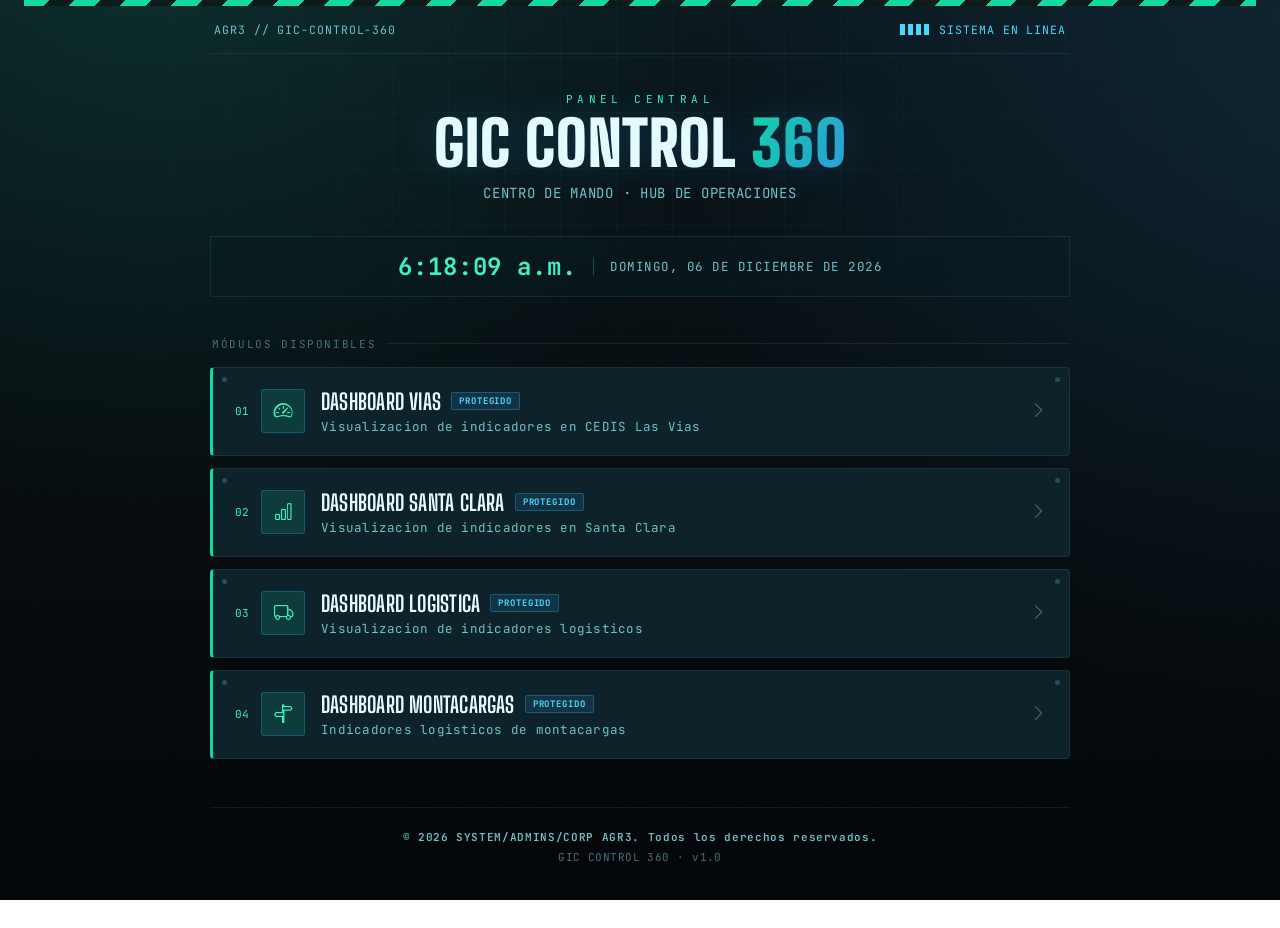
==== index.html @ 3782bdf4 "Construir hub protegido GIC Control 360" ====
<!DOCTYPE html>
<html lang="es">
<head>
<meta charset="UTF-8">
<meta name="viewport" content="width=device-width,initial-scale=1">
<title>CORTEX 360</title>
<link rel="preconnect" href="https://fonts.googleapis.com">
<link rel="preconnect" href="https://fonts.gstatic.com" crossorigin>
<link href="https://fonts.googleapis.com/css2?family=Big+Shoulders+Display:wght@700;800;900&family=Inter:wght@400;500;600;700&family=JetBrains+Mono:wght@400;500;600;700&display=swap" rel="stylesheet">
<link rel="stylesheet" href="https://cdn.jsdelivr.net/npm/bootstrap-icons@1.11.3/font/bootstrap-icons.min.css">
<style>
  :root{
    --bg-0:#0A161C;
    --bg-1:#060B0E;
    --panel:#0E222A;
    --panel-hover:#123340;
    --line:rgba(120,220,220,0.10);
    --line-strong:rgba(90,200,210,0.28);
    --text-hi:#E3FBFF;
    --text-mid:#6FC2C9;
    --text-low:#456F79;
    --power:#12D9A0;
    --power-2:#3FF0C4;
    --power-dim:rgba(18,217,160,0.14);
    --steel:#2E9BE0;
    --ok:#4AD8FF;
    --radius:4px;
  }

  *{margin:0;padding:0;box-sizing:border-box}
  html{width:100%;overflow-x:hidden}
  html,body{height:100%}
  body{
    width:100%;
    font-family:'Inter',sans-serif;
    color:var(--text-hi);
    background:
      radial-gradient(circle at 12% -8%, rgba(18,217,160,0.12), transparent 40%),
      radial-gradient(circle at 105% 10%, rgba(46,155,224,0.12), transparent 42%),
      linear-gradient(180deg, var(--bg-0), var(--bg-1) 60%, #030608 100%);
    background-attachment:fixed;
    min-height:100vh;
    padding:0 24px 64px;
    position:relative;
    overflow-x:hidden;
  }

  /* concrete grain texture */
  body::before{
    content:"";
    position:fixed;inset:0;
    background-image:url("data:image/svg+xml,%3Csvg xmlns='http://www.w3.org/2000/svg' width='140' height='140'%3E%3Cfilter id='n'%3E%3CfeTurbulence type='fractalNoise' baseFrequency='0.9' numOctaves='2' stitchTiles='stitch'/%3E%3C/filter%3E%3Crect width='100%25' height='100%25' filter='url(%23n)' opacity='0.05'/%3E%3C/svg%3E");
    pointer-events:none;
    mix-blend-mode:overlay;
  }
  /* faint terminal scanlines */
  body::after{
    content:"";
    position:fixed;inset:0;
    background-image:
      linear-gradient(var(--line) 1px, transparent 1px),
      linear-gradient(90deg, var(--line) 1px, transparent 1px);
    background-size:56px 56px;
    mask-image:radial-gradient(ellipse 70% 55% at 50% 15%, #000 10%, transparent 78%);
    opacity:.4;
    pointer-events:none;
  }

  .container{width:100%;max-width:860px;margin:0 auto;position:relative;z-index:1}

  /* ===== Hazard rail ===== */
  .hazard-rail{
    height:6px;width:100%;
    margin-bottom:0;
    background:repeating-linear-gradient(135deg, var(--power) 0 18px, #0B1A17 18px 36px);
  }

  /* ===== Top bar ===== */
  .topbar{
    display:flex;align-items:center;justify-content:space-between;
    font-family:'JetBrains Mono',monospace;
    font-size:11.5px;letter-spacing:.08em;
    color:var(--text-low);
    padding:16px 4px;margin-bottom:30px;
    border-bottom:1px solid var(--line);
  }
  .topbar .tag{color:var(--text-mid)}
  .topbar .status{display:flex;align-items:center;gap:10px;color:var(--ok)}
  .powerbar{display:flex;gap:3px}
  .powerbar span{width:5px;height:11px;background:var(--ok);opacity:.35}
  .powerbar span:nth-child(1),.powerbar span:nth-child(2),.powerbar span:nth-child(3),.powerbar span:nth-child(4){opacity:1}
  .powerbar span:nth-child(4){animation:flicker 2.2s ease-in-out infinite}
  @keyframes flicker{0%,100%{opacity:1}50%{opacity:.3}}

  /* ===== Header ===== */
  .header{text-align:center;margin-bottom:6px;padding-top:8px}
  .eyebrow{
    font-family:'JetBrains Mono',monospace;
    font-size:11px;letter-spacing:.4em;
    color:var(--power-2);text-transform:uppercase;
    margin-bottom:10px;
  }
  .header h1{
    font-family:'Big Shoulders Display',sans-serif;
    font-weight:900;
    font-size:62px;letter-spacing:.01em;
    line-height:.9;
    text-transform:uppercase;
    color:var(--text-hi);
    text-shadow:0 0 40px rgba(46,155,224,0.28);
  }
  .header h1 span{
    background:linear-gradient(120deg, var(--power) 0%, var(--steel) 100%);
    -webkit-background-clip:text;
    background-clip:text;
    color:transparent;
  }
  .header p{
    color:var(--text-mid);margin-top:12px;font-size:14px;
    font-family:'JetBrains Mono',monospace;letter-spacing:.05em;
    text-transform:uppercase;
  }

  /* ===== Clock ===== */
  .clock{
    display:flex;align-items:center;justify-content:center;gap:16px;
    margin:34px 0 40px;
    font-family:'JetBrains Mono',monospace;
    padding:14px 20px;
    border:1px solid var(--line);
    background:rgba(10,30,35,0.35);
  }
  .clock #hora{font-size:24px;font-weight:700;color:var(--power-2);letter-spacing:.04em}
  .clock #fecha{font-size:12.5px;color:var(--text-mid);text-transform:uppercase;letter-spacing:.04em}
  .clock .sep{width:1px;height:18px;background:var(--line-strong)}

  /* ===== Section label ===== */
  .section-label{
    display:flex;align-items:center;gap:12px;
    font-family:'JetBrains Mono',monospace;
    font-size:11px;letter-spacing:.15em;color:var(--text-low);
    text-transform:uppercase;margin:0 0 16px 2px;
  }
  .section-label::after{content:"";flex:1;height:1px;background:var(--line)}

  /* ===== Menu ===== */
  .menu{display:grid;gap:12px}

  .card{
    position:relative;
    display:flex;align-items:center;
    text-decoration:none;color:inherit;
    padding:20px 22px;
    border-radius:var(--radius);
    background:var(--panel);
    border:1px solid var(--line);
    border-left:3px solid var(--line-strong);
    transition:border-color .18s ease, background .18s ease, transform .18s ease, padding-left .18s ease;
  }
  .card:focus-visible{outline:2px solid var(--power-2);outline-offset:3px}

  /* rivets */
  .card::before,.card::after{
    content:"";position:absolute;width:5px;height:5px;border-radius:50%;
    background:var(--line-strong);
    top:9px;
  }
  .card::before{left:9px}
  .card::after{right:9px}

  .card.active{border-left-color:var(--power)}
  .card.active:hover{
    background:var(--panel-hover);
    border-color:rgba(46,155,224,0.42);
    border-left-color:var(--steel);
    transform:translateX(3px);
    padding-left:26px;
  }

  .card.disabled{cursor:default;opacity:.5}
  .card.disabled .arrow{opacity:.3}

  .idx{
    font-family:'JetBrains Mono',monospace;
    font-size:11px;color:var(--text-low);
    width:26px;flex-shrink:0;
  }
  .card.active .idx{color:var(--power-2)}

  .icon{
    font-size:19px;width:44px;height:44px;flex-shrink:0;
    display:flex;align-items:center;justify-content:center;
    border-radius:3px;
    background:var(--power-dim);color:var(--power-2);
    border:1px solid rgba(46,155,224,0.32);
  }
  .card.disabled .icon{background:rgba(120,220,220,0.05);color:var(--text-low);border-color:var(--line)}

  .info{flex:1;margin-left:16px}
  .info h2{
    font-family:'Big Shoulders Display',sans-serif;
    font-size:22px;font-weight:700;letter-spacing:.01em;
    text-transform:uppercase;
    display:flex;align-items:center;gap:10px;
  }
  .info p{font-size:12.5px;color:var(--text-mid);margin-top:3px;font-family:'JetBrains Mono',monospace;letter-spacing:.02em}

  .badge{
    font-family:'JetBrains Mono',monospace;
    font-size:9px;letter-spacing:.1em;text-transform:uppercase;
    padding:2px 7px;border-radius:2px;
    color:var(--ok);background:rgba(46,155,224,0.14);border:1px solid rgba(46,155,224,0.36);
  }
  .badge.soon{color:var(--text-low);background:rgba(120,220,220,0.05);border-color:var(--line)}

  .arrow{font-size:17px;color:var(--text-low);transition:transform .18s ease, color .18s ease}
  .card.active:hover .arrow{transform:translateX(3px);color:var(--steel)}

  footer{
    text-align:center;margin-top:48px;
    font-family:'JetBrains Mono',monospace;
    font-size:11px;color:var(--text-low);letter-spacing:.04em;
    display:flex;flex-direction:column;gap:6px;
    padding-top:22px;border-top:1px solid var(--line);
  }
  footer b{color:var(--text-mid);font-weight:600;letter-spacing:.06em}

  @media(max-width:900px){
    .header h1{font-size:48px}
  }

  @media(max-width:600px){
    body{padding:0 16px 48px}
    .header h1{font-size:34px}
    .topbar{font-size:10px}
    .info h2{font-size:17px}
    .card{padding:16px}
    .idx{width:20px}
    .clock{flex-wrap:wrap;gap:10px;padding:12px 14px}
    .clock #hora{font-size:20px}
  }

  @media(max-width:380px){
    .header h1{font-size:26px}
    .icon{width:38px;height:38px;font-size:16px}
    .info p{font-size:11px}
  }

  @media (prefers-reduced-motion: reduce){
    .powerbar span{animation:none}
    .card{transition:none}
  }
</style>
</head>
<body>
<div class="hazard-rail"></div>
<div class="container">

  <div class="topbar">
    <span class="tag">AGR3 // GIC-CONTROL-360</span>
    <span class="status">
      <span class="powerbar"><span></span><span></span><span></span><span></span></span>
      SISTEMA EN LINEA
    </span>
  </div>

  <div class="header">
    <div class="eyebrow">Panel central</div>
    <h1>GIC CONTROL <span>360</span></h1>
    <p>Centro de mando · Hub de operaciones</p>
  </div>

  <div class="clock">
    <span id="hora">00:00:00</span>
    <span class="sep"></span>
    <span id="fecha">-</span>
  </div>

  <div class="section-label">Módulos disponibles</div>

  <nav class="menu">
    <a class="card active" href="/login.html?next=/go/vias">
      <span class="idx">01</span>
      <div class="icon"><i class="bi bi-speedometer2"></i></div>
      <div class="info">
        <h2>Dashboard Vias <span class="badge">Protegido</span></h2>
        <p>Visualizacion de indicadores en CEDIS Las Vias</p>
      </div>
      <div class="arrow"><i class="bi bi-chevron-right"></i></div>
    </a>

    <a class="card active" href="/login.html?next=/go/santa-clara">
      <span class="idx">02</span>
      <div class="icon"><i class="bi bi-bar-chart"></i></div>
      <div class="info">
        <h2>Dashboard Santa Clara <span class="badge">Protegido</span></h2>
        <p>Visualizacion de indicadores en Santa Clara</p>
      </div>
      <div class="arrow"><i class="bi bi-chevron-right"></i></div>
    </a>

    <a class="card active" href="/login.html?next=/go/logistica">
      <span class="idx">03</span>
      <div class="icon"><i class="bi bi-truck"></i></div>
      <div class="info">
        <h2>Dashboard Logistica <span class="badge">Protegido</span></h2>
        <p>Visualizacion de indicadores logisticos</p>
      </div>
      <div class="arrow"><i class="bi bi-chevron-right"></i></div>
    </a>

    <a class="card active" href="/login.html?next=/go/montacargas">
      <span class="idx">04</span>
      <div class="icon"><i class="bi bi-signpost-split"></i></div>
      <div class="info">
        <h2>Dashboard Montacargas <span class="badge">Protegido</span></h2>
        <p>Indicadores logisticos de montacargas</p>
      </div>
      <div class="arrow"><i class="bi bi-chevron-right"></i></div>
    </a>

  </nav>

  <footer>
    <b>© 2026 SYSTEM/ADMINS/CORP AGR3. Todos los derechos reservados.</b>
    <span>GIC CONTROL 360 · v1.0</span>
  </footer>
</div>

<script>
  function upd(){
    const n = new Date();
    document.getElementById('fecha').textContent = n.toLocaleDateString('es-MX',{weekday:'long',day:'2-digit',month:'long',year:'numeric'});
    document.getElementById('hora').textContent = n.toLocaleTimeString('es-MX');
  }
  setInterval(upd,1000);
  upd();
</script>
</body>
</html>
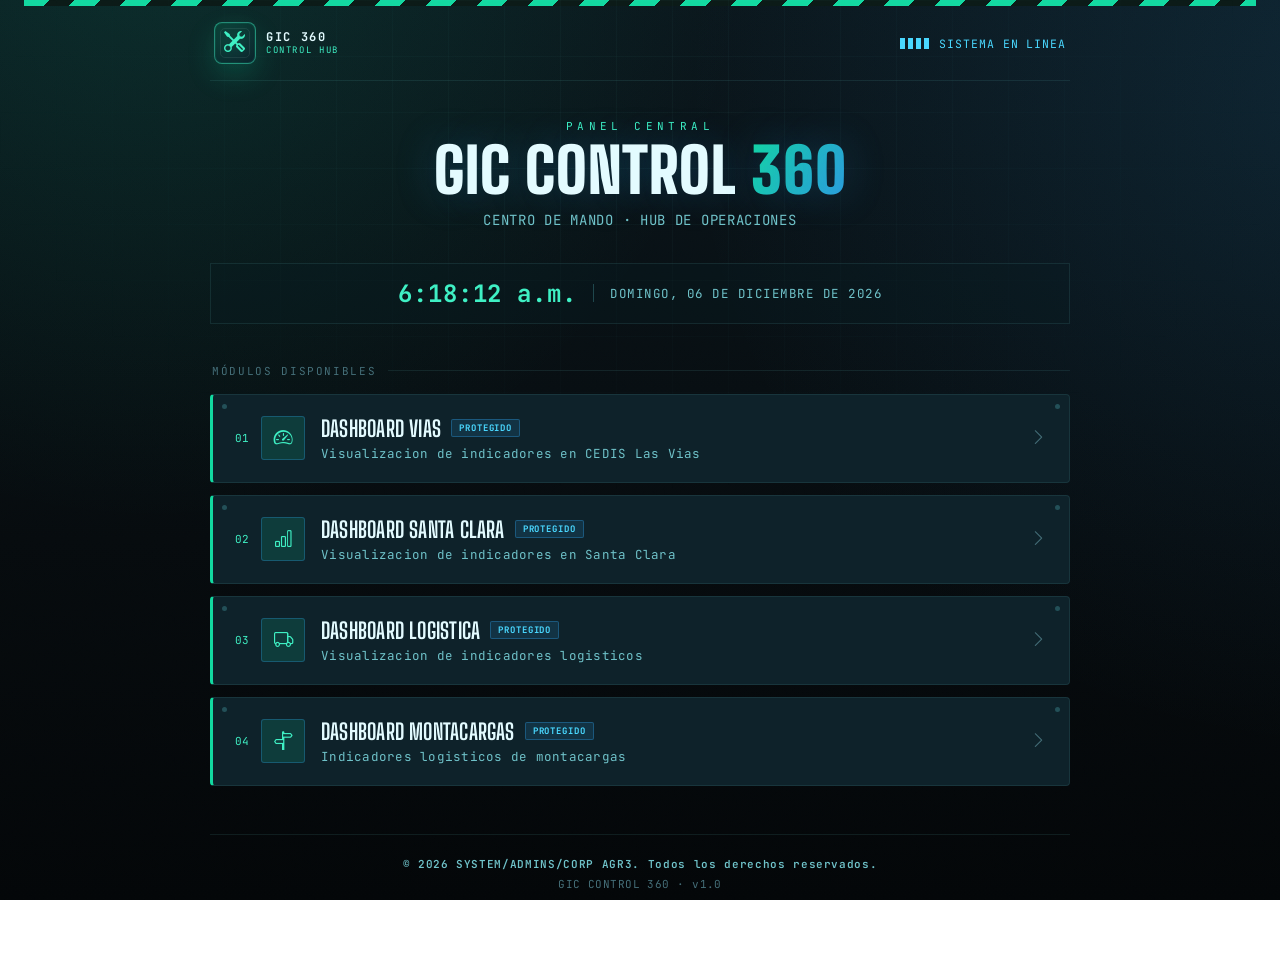
==== commit 918b4c04: "Modificacion directa GIC Control 360 04/07/2026 18:21:22.16" ====
--- a/index.html
+++ b/index.html
@@ -92,6 +92,46 @@
   .powerbar span:nth-child(4){animation:flicker 2.2s ease-in-out infinite}
   @keyframes flicker{0%,100%{opacity:1}50%{opacity:.3}}
 
+  .brand-logo{
+    display:inline-flex;align-items:center;gap:10px;
+    min-width:0;color:var(--text-hi);text-decoration:none;
+  }
+  .brand-logo-mark{
+    position:relative;
+    width:42px;height:42px;flex:0 0 42px;
+    display:grid;place-items:center;
+    border-radius:8px;
+    background:
+      linear-gradient(145deg, rgba(18,217,160,0.22), rgba(46,155,224,0.10)),
+      #071316;
+    border:1px solid rgba(63,240,196,0.48);
+    box-shadow:
+      0 0 0 1px rgba(18,217,160,0.10) inset,
+      0 12px 28px rgba(18,217,160,0.18);
+  }
+  .brand-logo-mark::after{
+    content:"";position:absolute;inset:5px;
+    border-radius:5px;
+    border:1px solid rgba(227,251,255,0.08);
+    pointer-events:none;
+  }
+  .brand-logo-mark i{
+    position:relative;z-index:1;
+    font-size:21px;color:var(--power-2);
+    filter:drop-shadow(0 0 12px rgba(63,240,196,0.45));
+  }
+  .brand-logo-text{
+    display:flex;flex-direction:column;gap:2px;
+    font-family:'JetBrains Mono',monospace;
+    line-height:1.05;text-transform:uppercase;
+  }
+  .brand-logo-text strong{
+    font-size:12px;letter-spacing:.14em;color:var(--text-hi);
+  }
+  .brand-logo-text span{
+    font-size:9px;letter-spacing:.18em;color:var(--power-2);
+  }
+
   /* ===== Header ===== */
   .header{text-align:center;margin-bottom:6px;padding-top:8px}
   .eyebrow{
@@ -232,7 +272,11 @@
   @media(max-width:600px){
     body{padding:0 16px 48px}
     .header h1{font-size:34px}
-    .topbar{font-size:10px}
+    .topbar{font-size:10px;gap:14px}
+    .brand-logo-mark{width:36px;height:36px;flex-basis:36px}
+    .brand-logo-mark i{font-size:18px}
+    .brand-logo-text strong{font-size:10px}
+    .brand-logo-text span{display:none}
     .info h2{font-size:17px}
     .card{padding:16px}
     .idx{width:20px}
@@ -242,6 +286,7 @@
 
   @media(max-width:380px){
     .header h1{font-size:26px}
+    .brand-logo-text{display:none}
     .icon{width:38px;height:38px;font-size:16px}
     .info p{font-size:11px}
   }
@@ -257,7 +302,13 @@
 <div class="container">
 
   <div class="topbar">
-    <span class="tag">AGR3 // GIC-CONTROL-360</span>
+    <a class="brand-logo" href="/" aria-label="GIC Control 360">
+      <span class="brand-logo-mark"><i class="bi bi-tools"></i></span>
+      <span class="brand-logo-text">
+        <strong>GIC 360</strong>
+        <span>Control hub</span>
+      </span>
+    </a>
     <span class="status">
       <span class="powerbar"><span></span><span></span><span></span><span></span></span>
       SISTEMA EN LINEA
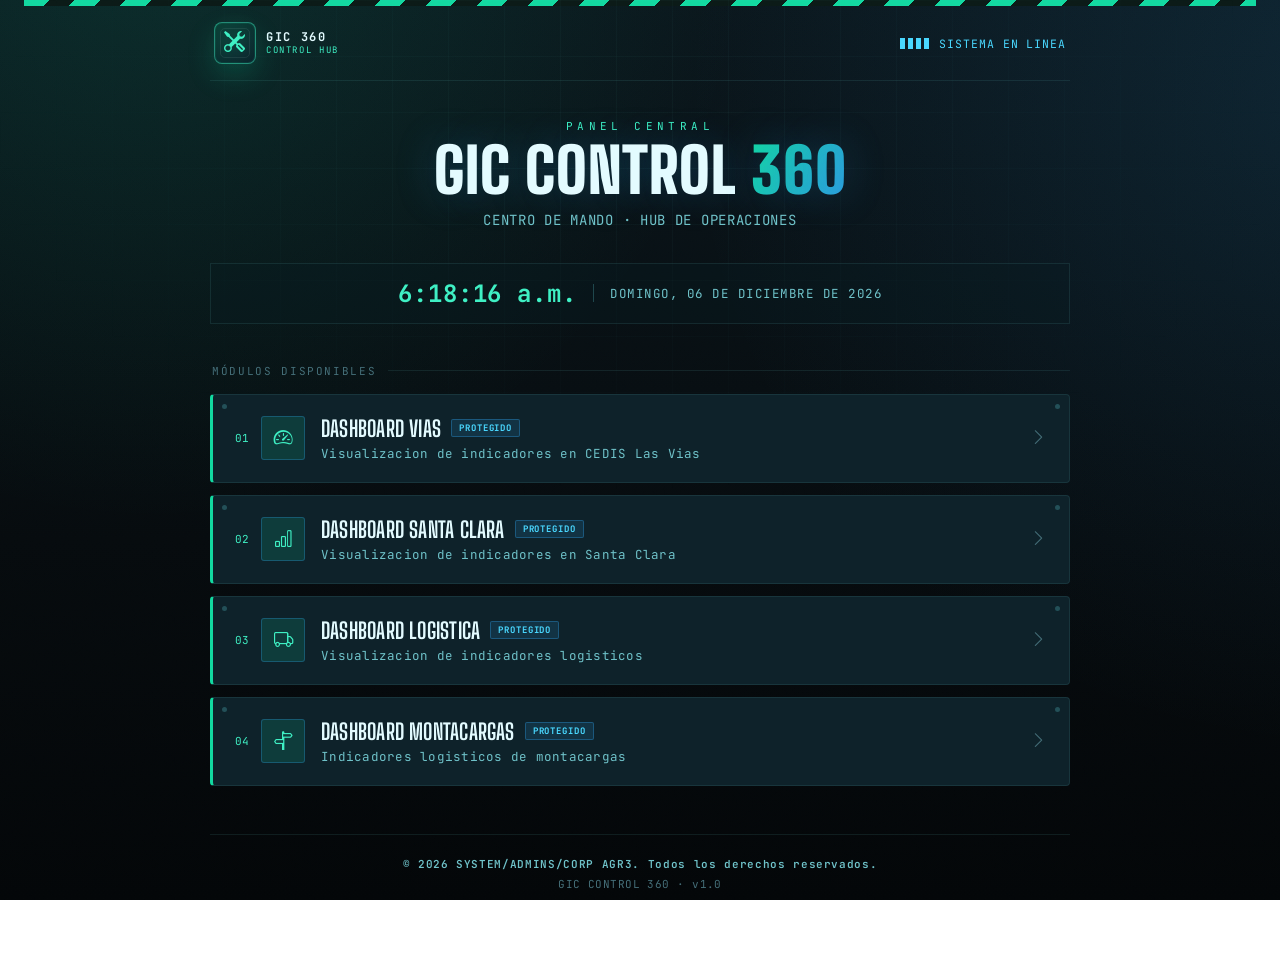
==== commit b19d257e: "Quitar enlace del logo" ====
--- a/index.html
+++ b/index.html
@@ -94,7 +94,8 @@
 
   .brand-logo{
     display:inline-flex;align-items:center;gap:10px;
-    min-width:0;color:var(--text-hi);text-decoration:none;
+    min-width:0;color:var(--text-hi);
+    cursor:default;user-select:none;
   }
   .brand-logo-mark{
     position:relative;
@@ -302,13 +303,13 @@
 <div class="container">
 
   <div class="topbar">
-    <a class="brand-logo" href="/" aria-label="GIC Control 360">
+    <div class="brand-logo" aria-label="GIC Control 360">
       <span class="brand-logo-mark"><i class="bi bi-tools"></i></span>
       <span class="brand-logo-text">
         <strong>GIC 360</strong>
         <span>Control hub</span>
       </span>
-    </a>
+    </div>
     <span class="status">
       <span class="powerbar"><span></span><span></span><span></span><span></span></span>
       SISTEMA EN LINEA
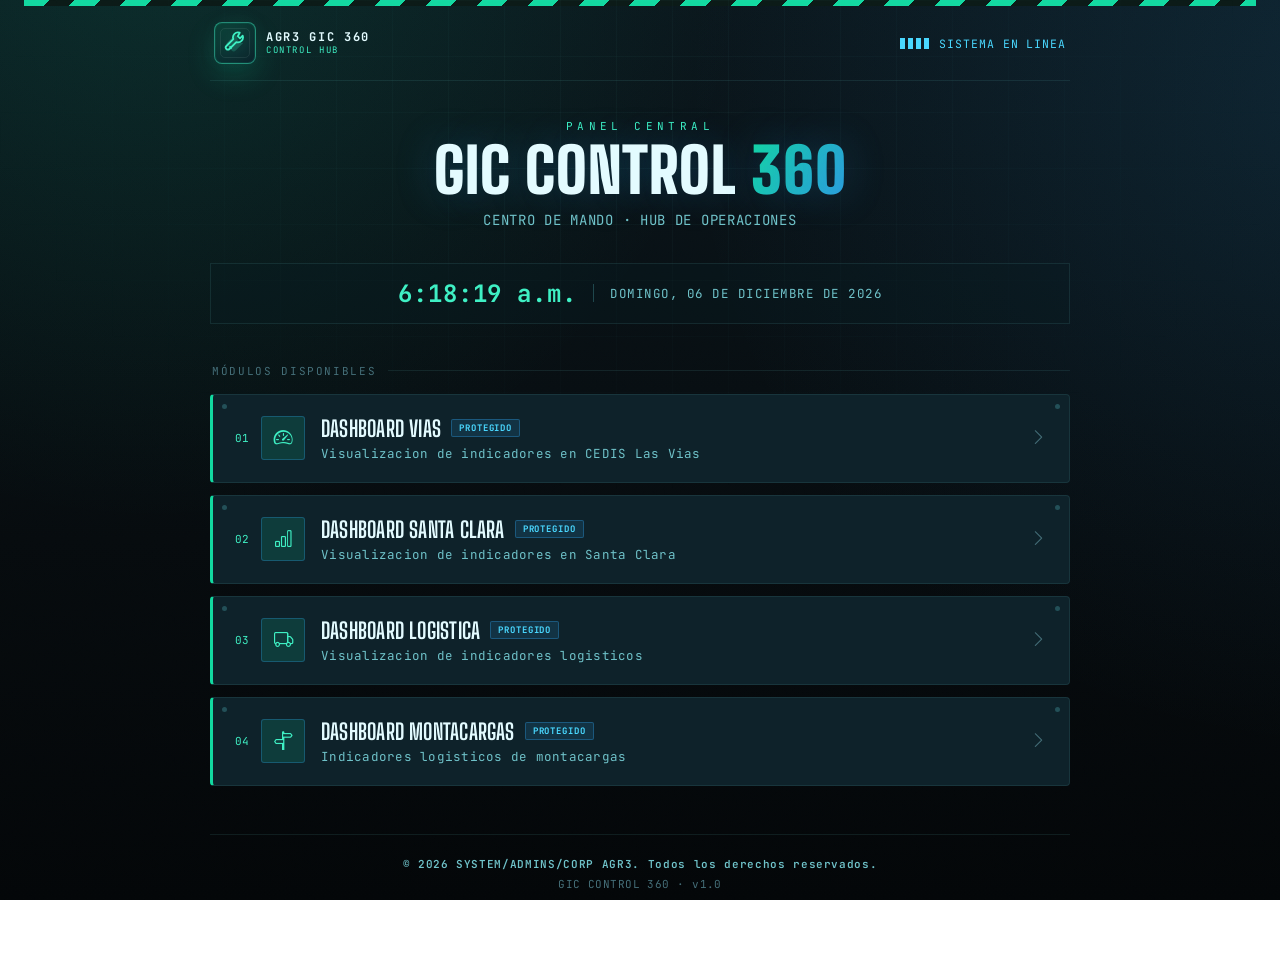
==== commit c477cfff: "Hacer logo visible sin CDN" ====
--- a/index.html
+++ b/index.html
@@ -121,6 +121,12 @@
     font-size:21px;color:var(--power-2);
     filter:drop-shadow(0 0 12px rgba(63,240,196,0.45));
   }
+  .brand-logo-mark svg{
+    position:relative;z-index:1;
+    width:24px;height:24px;
+    color:var(--power-2);
+    filter:drop-shadow(0 0 12px rgba(63,240,196,0.50));
+  }
   .brand-logo-text{
     display:flex;flex-direction:column;gap:2px;
     font-family:'JetBrains Mono',monospace;
@@ -304,9 +310,15 @@
 
   <div class="topbar">
     <div class="brand-logo" aria-label="GIC Control 360">
-      <span class="brand-logo-mark"><i class="bi bi-tools"></i></span>
+      <span class="brand-logo-mark" aria-hidden="true">
+        <svg viewBox="0 0 24 24" fill="none">
+          <path d="M14.7 5.3a4.9 4.9 0 0 0 5.8 6.5l-7.8 7.8a2.8 2.8 0 0 1-4 0l-4.3-4.3a2.8 2.8 0 0 1 0-4l7.8-7.8a4.9 4.9 0 0 0 2.5 1.8Z" fill="currentColor" opacity=".20"/>
+          <path d="m14.8 5.2 2.2 2.2 2.7-2.7a5 5 0 0 1-6.4 6.4l-6.9 6.9a2.1 2.1 0 0 1-3-3l6.9-6.9a5 5 0 0 1 6.4-6.4l-1.9 3.5Z" stroke="currentColor" stroke-width="1.8" stroke-linecap="round" stroke-linejoin="round"/>
+          <path d="m7.1 15.8 1.1 1.1" stroke="currentColor" stroke-width="1.8" stroke-linecap="round"/>
+        </svg>
+      </span>
       <span class="brand-logo-text">
-        <strong>GIC 360</strong>
+        <strong>AGR3 GIC 360</strong>
         <span>Control hub</span>
       </span>
     </div>
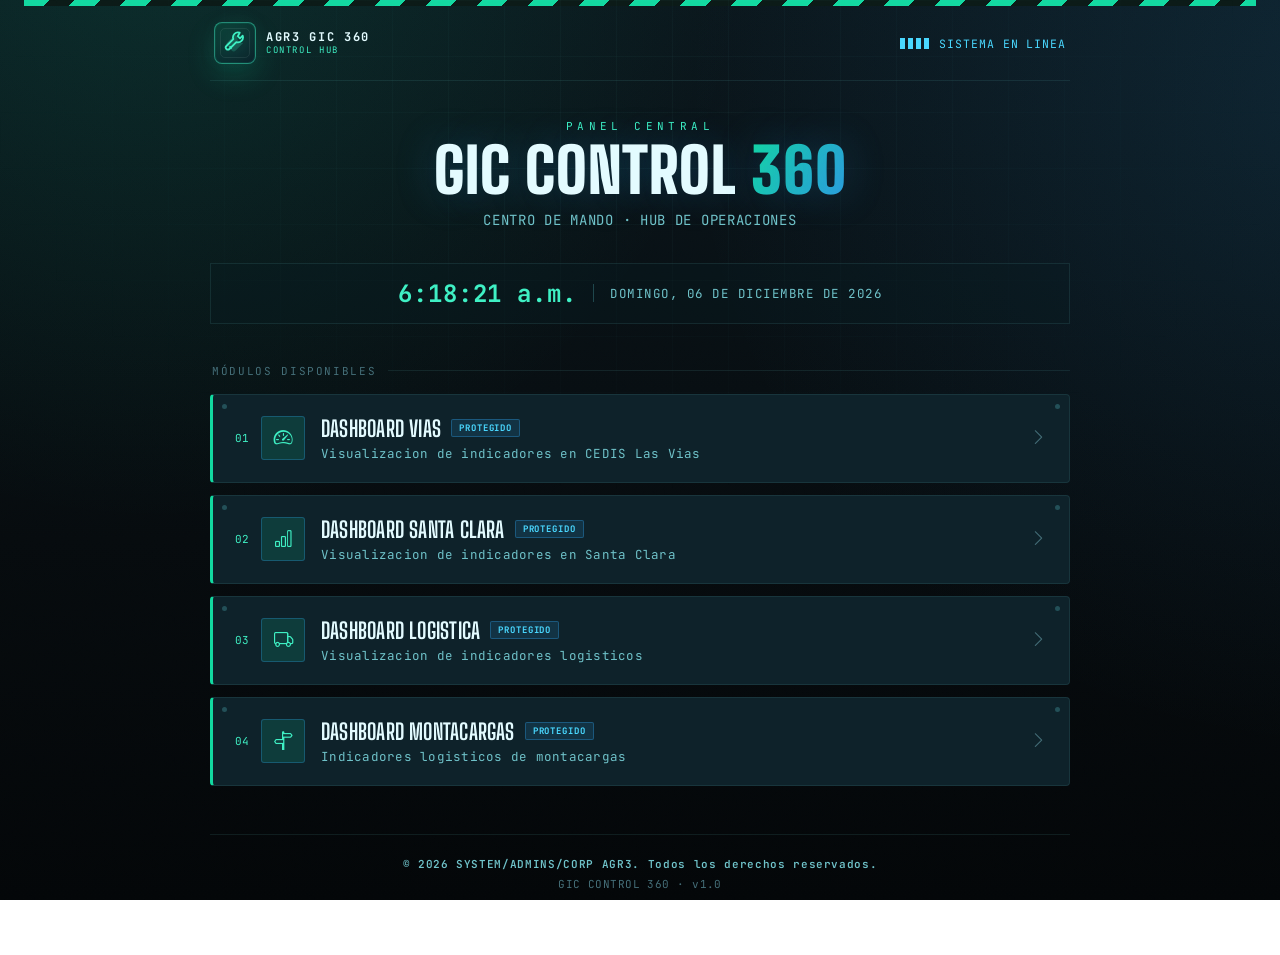
==== commit 4e03e316: "Convertir hub en app instalable PWA" ====
--- a/index.html
+++ b/index.html
@@ -3,7 +3,15 @@
 <head>
 <meta charset="UTF-8">
 <meta name="viewport" content="width=device-width,initial-scale=1">
+<meta name="theme-color" content="#0A161C">
+<meta name="mobile-web-app-capable" content="yes">
+<meta name="apple-mobile-web-app-capable" content="yes">
+<meta name="apple-mobile-web-app-title" content="GIC 360">
+<meta name="apple-mobile-web-app-status-bar-style" content="black-translucent">
 <title>CORTEX 360</title>
+<link rel="manifest" href="/manifest.webmanifest">
+<link rel="icon" type="image/png" sizes="192x192" href="/icons/icon-192.png">
+<link rel="apple-touch-icon" href="/icons/icon-192.png">
 <link rel="preconnect" href="https://fonts.googleapis.com">
 <link rel="preconnect" href="https://fonts.gstatic.com" crossorigin>
 <link href="https://fonts.googleapis.com/css2?family=Big+Shoulders+Display:wght@700;800;900&family=Inter:wght@400;500;600;700&family=JetBrains+Mono:wght@400;500;600;700&display=swap" rel="stylesheet">
@@ -399,6 +407,12 @@
   }
   setInterval(upd,1000);
   upd();
+
+  if ('serviceWorker' in navigator) {
+    window.addEventListener('load', () => {
+      navigator.serviceWorker.register('/sw.js').catch(() => {});
+    });
+  }
 </script>
 </body>
 </html>
